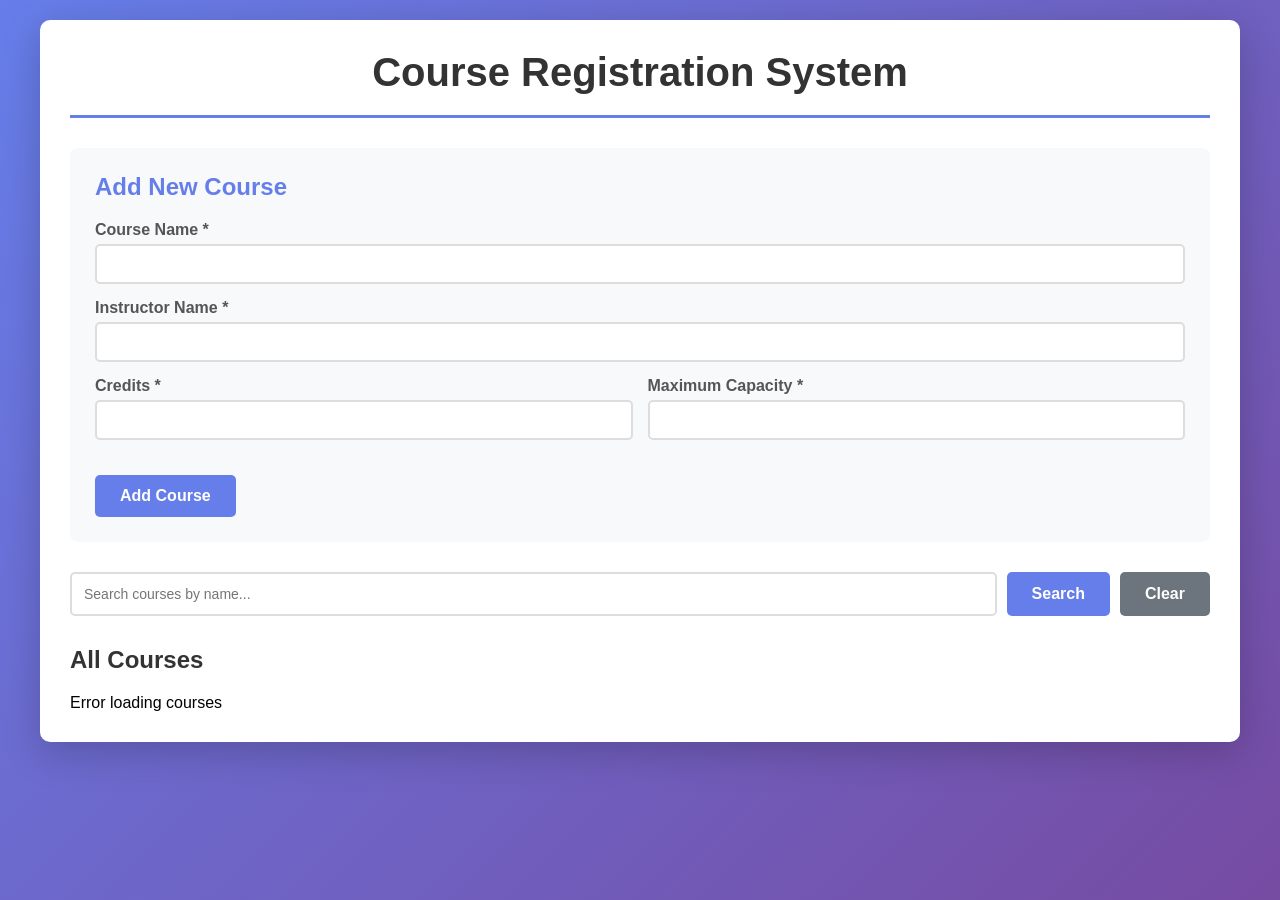
==== src/main/resources/static/index.html @ e4b7200a "Initial commit: Course Registration System - Full Stack Application" ====
<!DOCTYPE html>
<html lang="en">
<head>
    <meta charset="UTF-8">
    <meta name="viewport" content="width=device-width, initial-scale=1.0">
    <title>Course Registration System</title>
    <link rel="stylesheet" href="css/style.css">
</head>
<body>
    <div class="container">
        <header>
            <h1>Course Registration System</h1>
        </header>
        
        <div class="form-section">
            <h2 id="formTitle">Add New Course</h2>
            <form id="courseForm">
                <input type="hidden" id="courseId">
                
                <div class="form-group">
                    <label for="courseName">Course Name *</label>
                    <input type="text" id="courseName" required>
                </div>
                
                <div class="form-group">
                    <label for="instructorName">Instructor Name *</label>
                    <input type="text" id="instructorName" required>
                </div>
                
                <div class="form-row">
                    <div class="form-group">
                        <label for="credits">Credits *</label>
                        <input type="number" id="credits" min="1" required>
                    </div>
                    
                    <div class="form-group">
                        <label for="maximumCapacity">Maximum Capacity *</label>
                        <input type="number" id="maximumCapacity" min="1" required>
                    </div>
                </div>
                
                <div class="button-group">
                    <button type="submit" class="btn btn-primary" id="submitBtn">Add Course</button>
                    <button type="button" class="btn btn-secondary" id="cancelBtn" style="display:none;">Cancel</button>
                </div>
            </form>
        </div>
        
        <div class="search-section">
            <input type="text" id="searchInput" placeholder="Search courses by name...">
            <button class="btn btn-primary" id="searchBtn">Search</button>
            <button class="btn btn-secondary" id="clearSearchBtn">Clear</button>
        </div>
        
        <div class="courses-section">
            <h2>All Courses</h2>
            <div id="coursesList"></div>
        </div>
    </div>
    
    <script src="js/app.js"></script>
</body>
</html>
---- src/main/resources/static/css/style.css ----
* {
    margin: 0;
    padding: 0;
    box-sizing: border-box;
}

body {
    font-family: 'Segoe UI', Tahoma, Geneva, Verdana, sans-serif;
    background: linear-gradient(135deg, #667eea 0%, #764ba2 100%);
    min-height: 100vh;
    padding: 20px;
}

.container {
    max-width: 1200px;
    margin: 0 auto;
    background: white;
    border-radius: 10px;
    box-shadow: 0 10px 40px rgba(0,0,0,0.2);
    padding: 30px;
}

header {
    text-align: center;
    margin-bottom: 30px;
    padding-bottom: 20px;
    border-bottom: 3px solid #667eea;
}

header h1 {
    color: #333;
    font-size: 2.5em;
}

.form-section {
    background: #f8f9fa;
    padding: 25px;
    border-radius: 8px;
    margin-bottom: 30px;
}

.form-section h2 {
    color: #667eea;
    margin-bottom: 20px;
}

.form-group {
    margin-bottom: 15px;
    flex: 1;
}

.form-row {
    display: flex;
    gap: 15px;
}

.form-group label {
    display: block;
    margin-bottom: 5px;
    color: #555;
    font-weight: 600;
}

.form-group input {
    width: 100%;
    padding: 10px;
    border: 2px solid #ddd;
    border-radius: 5px;
    font-size: 14px;
    transition: border-color 0.3s;
}

.form-group input:focus {
    outline: none;
    border-color: #667eea;
}

.button-group {
    display: flex;
    gap: 10px;
    margin-top: 20px;
}

.btn {
    padding: 12px 25px;
    border: none;
    border-radius: 5px;
    cursor: pointer;
    font-size: 16px;
    font-weight: 600;
    transition: all 0.3s;
}

.btn-primary {
    background: #667eea;
    color: white;
}

.btn-primary:hover {
    background: #5568d3;
    transform: translateY(-2px);
}

.btn-secondary {
    background: #6c757d;
    color: white;
}

.btn-secondary:hover {
    background: #5a6268;
}

.btn-danger {
    background: #dc3545;
    color: white;
    padding: 8px 15px;
    font-size: 14px;
}

.btn-danger:hover {
    background: #c82333;
}

.btn-success {
    background: #28a745;
    color: white;
    padding: 8px 15px;
    font-size: 14px;
}

.btn-success:hover {
    background: #218838;
}

.btn-warning {
    background: #ffc107;
    color: #333;
    padding: 8px 15px;
    font-size: 14px;
}

.btn-warning:hover {
    background: #e0a800;
}

.search-section {
    display: flex;
    gap: 10px;
    margin-bottom: 30px;
}

#searchInput {
    flex: 1;
    padding: 12px;
    border: 2px solid #ddd;
    border-radius: 5px;
    font-size: 14px;
}

#searchInput:focus {
    outline: none;
    border-color: #667eea;
}

.courses-section h2 {
    color: #333;
    margin-bottom: 20px;
}

#coursesList {
    display: grid;
    grid-template-columns: repeat(auto-fill, minmax(350px, 1fr));
    gap: 20px;
}

.course-card {
    background: white;
    border: 2px solid #e0e0e0;
    border-radius: 8px;
    padding: 20px;
    transition: all 0.3s;
}

.course-card:hover {
    box-shadow: 0 5px 15px rgba(0,0,0,0.1);
    transform: translateY(-5px);
}

.course-card.full {
    border-color: #dc3545;
    background: #fff5f5;
}

.course-card h3 {
    color: #667eea;
    margin-bottom: 10px;
    font-size: 1.3em;
}

.course-info {
    margin: 10px 0;
    color: #555;
}

.course-info strong {
    color: #333;
}

.capacity-bar {
    width: 100%;
    height: 20px;
    background: #e0e0e0;
    border-radius: 10px;
    overflow: hidden;
    margin: 10px 0;
}

.capacity-fill {
    height: 100%;
    background: #28a745;
    transition: width 0.3s;
}

.capacity-fill.warning {
    background: #ffc107;
}

.capacity-fill.full {
    background: #dc3545;
}

.course-actions {
    display: flex;
    gap: 10px;
    margin-top: 15px;
    flex-wrap: wrap;
}

.badge {
    display: inline-block;
    padding: 5px 10px;
    border-radius: 5px;
    font-size: 12px;
    font-weight: 600;
    margin-top: 10px;
}

.badge-full {
    background: #dc3545;
    color: white;
}

.badge-available {
    background: #28a745;
    color: white;
}

@media (max-width: 768px) {
    #coursesList {
        grid-template-columns: 1fr;
    }
    
    .form-row {
        flex-direction: column;
    }
    
    .search-section {
        flex-direction: column;
    }
}
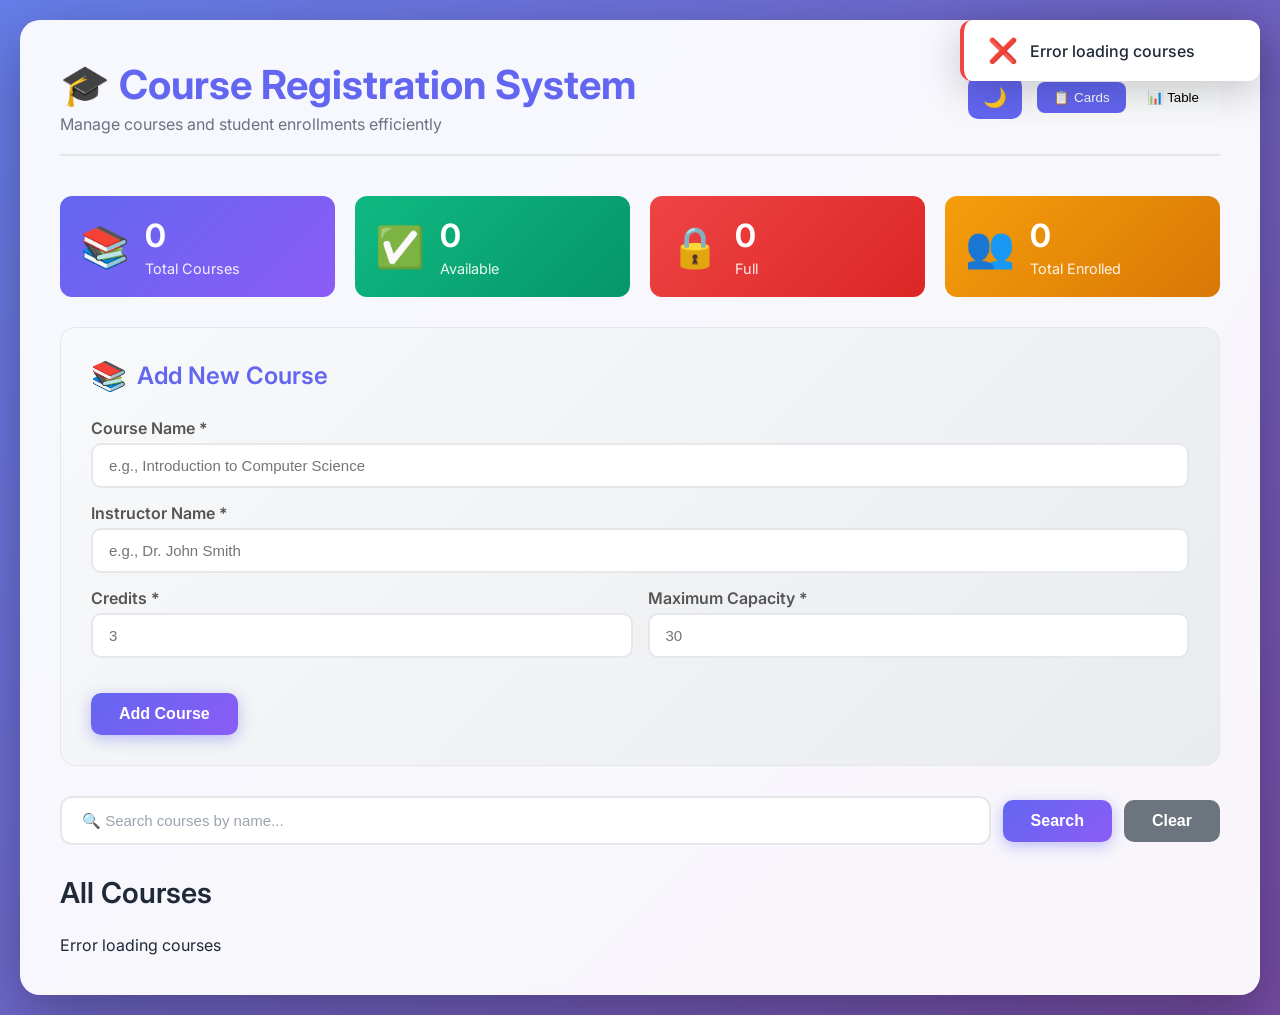
==== commit 298aba19: "Complete UI Redesign: Modern glassmorphism design, dark mode, stats dashboard, table view, toast not" ====
--- a/src/main/resources/static/index.html
+++ b/src/main/resources/static/index.html
@@ -5,12 +5,58 @@
     <meta name="viewport" content="width=device-width, initial-scale=1.0">
     <title>Course Registration System</title>
     <link rel="stylesheet" href="css/style.css">
+    <link rel="preconnect" href="https://fonts.googleapis.com">
+    <link rel="preconnect" href="https://fonts.gstatic.com" crossorigin>
+    <link href="https://fonts.googleapis.com/css2?family=Inter:wght@400;500;600;700&display=swap" rel="stylesheet">
 </head>
 <body>
+    <div class="toast-container" id="toastContainer"></div>
+    
     <div class="container">
         <header>
-            <h1>Course Registration System</h1>
+            <div class="header-content">
+                <h1>🎓 Course Registration System</h1>
+                <p class="header-subtitle">Manage courses and student enrollments efficiently</p>
+            </div>
+            <div class="header-actions">
+                <button class="theme-toggle" id="themeToggle" title="Toggle Dark Mode">🌙</button>
+                <div class="view-toggle">
+                    <button class="active" data-view="cards">📋 Cards</button>
+                    <button data-view="table">📊 Table</button>
+                </div>
+            </div>
         </header>
+        
+        <div class="stats-container" id="statsContainer">
+            <div class="stat-card">
+                <div class="stat-icon">📚</div>
+                <div class="stat-info">
+                    <h3 id="totalCourses">0</h3>
+                    <p>Total Courses</p>
+                </div>
+            </div>
+            <div class="stat-card" style="background: linear-gradient(135deg, #10b981, #059669);">
+                <div class="stat-icon">✅</div>
+                <div class="stat-info">
+                    <h3 id="availableCourses">0</h3>
+                    <p>Available</p>
+                </div>
+            </div>
+            <div class="stat-card" style="background: linear-gradient(135deg, #ef4444, #dc2626);">
+                <div class="stat-icon">🔒</div>
+                <div class="stat-info">
+                    <h3 id="fullCourses">0</h3>
+                    <p>Full</p>
+                </div>
+            </div>
+            <div class="stat-card" style="background: linear-gradient(135deg, #f59e0b, #d97706);">
+                <div class="stat-icon">👥</div>
+                <div class="stat-info">
+                    <h3 id="totalEnrolled">0</h3>
+                    <p>Total Enrolled</p>
+                </div>
+            </div>
+        </div>
         
         <div class="form-section">
             <h2 id="formTitle">Add New Course</h2>
@@ -19,35 +65,37 @@
                 
                 <div class="form-group">
                     <label for="courseName">Course Name *</label>
-                    <input type="text" id="courseName" required>
+                    <input type="text" id="courseName" placeholder="e.g., Introduction to Computer Science" required>
                 </div>
                 
                 <div class="form-group">
                     <label for="instructorName">Instructor Name *</label>
-                    <input type="text" id="instructorName" required>
+                    <input type="text" id="instructorName" placeholder="e.g., Dr. John Smith" required>
                 </div>
                 
                 <div class="form-row">
                     <div class="form-group">
                         <label for="credits">Credits *</label>
-                        <input type="number" id="credits" min="1" required>
+                        <input type="number" id="credits" min="1" max="10" placeholder="3" required>
                     </div>
                     
                     <div class="form-group">
                         <label for="maximumCapacity">Maximum Capacity *</label>
-                        <input type="number" id="maximumCapacity" min="1" required>
+                        <input type="number" id="maximumCapacity" min="1" max="500" placeholder="30" required>
                     </div>
                 </div>
                 
                 <div class="button-group">
-                    <button type="submit" class="btn btn-primary" id="submitBtn">Add Course</button>
+                    <button type="submit" class="btn btn-primary" id="submitBtn">
+                        <span class="btn-text">Add Course</span>
+                    </button>
                     <button type="button" class="btn btn-secondary" id="cancelBtn" style="display:none;">Cancel</button>
                 </div>
             </form>
         </div>
         
         <div class="search-section">
-            <input type="text" id="searchInput" placeholder="Search courses by name...">
+            <input type="text" id="searchInput" placeholder="🔍 Search courses by name...">
             <button class="btn btn-primary" id="searchBtn">Search</button>
             <button class="btn btn-secondary" id="clearSearchBtn">Clear</button>
         </div>
@@ -55,6 +103,21 @@
         <div class="courses-section">
             <h2>All Courses</h2>
             <div id="coursesList"></div>
+            <div class="table-view" id="tableView">
+                <table class="course-table">
+                    <thead>
+                        <tr>
+                            <th>Course Name</th>
+                            <th>Instructor</th>
+                            <th>Credits</th>
+                            <th>Capacity</th>
+                            <th>Status</th>
+                            <th>Actions</th>
+                        </tr>
+                    </thead>
+                    <tbody id="tableBody"></tbody>
+                </table>
+            </div>
         </div>
     </div>
     
--- a/src/main/resources/static/css/style.css
+++ b/src/main/resources/static/css/style.css
@@ -1,3 +1,16 @@
+:root {
+    --primary: #6366f1;
+    --primary-dark: #4f46e5;
+    --secondary: #8b5cf6;
+    --success: #10b981;
+    --warning: #f59e0b;
+    --danger: #ef4444;
+    --dark: #1f2937;
+    --light: #f9fafb;
+    --border: #e5e7eb;
+    --shadow: rgba(0, 0, 0, 0.1);
+}
+
 * {
     margin: 0;
     padding: 0;
@@ -5,43 +18,162 @@
 }
 
 body {
-    font-family: 'Segoe UI', Tahoma, Geneva, Verdana, sans-serif;
+    font-family: 'Inter', -apple-system, BlinkMacSystemFont, 'Segoe UI', sans-serif;
     background: linear-gradient(135deg, #667eea 0%, #764ba2 100%);
     min-height: 100vh;
     padding: 20px;
+    color: var(--dark);
+    transition: background 0.3s ease;
+}
+
+body.dark-mode {
+    background: linear-gradient(135deg, #1a1a2e 0%, #16213e 100%);
+    color: var(--light);
 }
 
 .container {
-    max-width: 1200px;
+    max-width: 1400px;
     margin: 0 auto;
-    background: white;
+    background: rgba(255, 255, 255, 0.95);
+    backdrop-filter: blur(10px);
+    border-radius: 20px;
+    box-shadow: 0 20px 60px rgba(0,0,0,0.3);
+    padding: 40px;
+    animation: fadeIn 0.5s ease;
+}
+
+body.dark-mode .container {
+    background: rgba(31, 41, 55, 0.95);
+}
+
+@keyframes fadeIn {
+    from {
+        opacity: 0;
+        transform: translateY(20px);
+    }
+    to {
+        opacity: 1;
+        transform: translateY(0);
+    }
+}
+
+header {
+    display: flex;
+    justify-content: space-between;
+    align-items: center;
+    margin-bottom: 40px;
+    padding-bottom: 20px;
+    border-bottom: 2px solid var(--border);
+}
+
+body.dark-mode header {
+    border-bottom-color: rgba(255, 255, 255, 0.1);
+}
+
+.header-content {
+    flex: 1;
+}
+
+header h1 {
+    color: var(--primary);
+    font-size: 2.5em;
+    font-weight: 700;
+    margin-bottom: 5px;
+}
+
+body.dark-mode header h1 {
+    color: var(--light);
+}
+
+.header-subtitle {
+    color: #6b7280;
+    font-size: 1em;
+}
+
+.header-actions {
+    display: flex;
+    gap: 10px;
+    align-items: center;
+}
+
+.theme-toggle {
+    background: var(--primary);
+    color: white;
+    border: none;
+    padding: 10px 15px;
     border-radius: 10px;
-    box-shadow: 0 10px 40px rgba(0,0,0,0.2);
+    cursor: pointer;
+    font-size: 1.2em;
+    transition: all 0.3s;
+}
+
+.theme-toggle:hover {
+    background: var(--primary-dark);
+    transform: scale(1.05);
+}
+
+.view-toggle {
+    display: flex;
+    background: var(--light);
+    border-radius: 10px;
+    padding: 5px;
+    gap: 5px;
+}
+
+body.dark-mode .view-toggle {
+    background: rgba(255, 255, 255, 0.1);
+}
+
+.view-toggle button {
+    padding: 8px 16px;
+    border: none;
+    background: transparent;
+    border-radius: 8px;
+    cursor: pointer;
+    transition: all 0.3s;
+    font-weight: 500;
+}
+
+.view-toggle button.active {
+    background: var(--primary);
+    color: white;
+}
+
+.form-section {
+    background: linear-gradient(135deg, #f8f9fa 0%, #e9ecef 100%);
     padding: 30px;
-}
-
-header {
-    text-align: center;
+    border-radius: 15px;
     margin-bottom: 30px;
-    padding-bottom: 20px;
-    border-bottom: 3px solid #667eea;
-}
-
-header h1 {
-    color: #333;
-    font-size: 2.5em;
-}
-
-.form-section {
-    background: #f8f9fa;
-    padding: 25px;
-    border-radius: 8px;
-    margin-bottom: 30px;
+    border: 1px solid var(--border);
+    transition: all 0.3s;
+}
+
+body.dark-mode .form-section {
+    background: linear-gradient(135deg, rgba(255, 255, 255, 0.05) 0%, rgba(255, 255, 255, 0.02) 100%);
+    border-color: rgba(255, 255, 255, 0.1);
+}
+
+.form-section:hover {
+    box-shadow: 0 10px 30px var(--shadow);
 }
 
 .form-section h2 {
-    color: #667eea;
-    margin-bottom: 20px;
+    color: var(--primary);
+    margin-bottom: 25px;
+    font-size: 1.5em;
+    font-weight: 600;
+    display: flex;
+    align-items: center;
+    gap: 10px;
+}
+
+body.dark-mode .form-section h2 {
+    color: var(--light);
+}
+
+.form-section h2::before {
+    content: '📚';
+    font-size: 1.2em;
 }
 
 .form-group {
@@ -63,16 +195,33 @@
 
 .form-group input {
     width: 100%;
-    padding: 10px;
-    border: 2px solid #ddd;
-    border-radius: 5px;
-    font-size: 14px;
-    transition: border-color 0.3s;
+    padding: 12px 16px;
+    border: 2px solid var(--border);
+    border-radius: 10px;
+    font-size: 15px;
+    transition: all 0.3s;
+    background: white;
+}
+
+body.dark-mode .form-group input {
+    background: rgba(255, 255, 255, 0.05);
+    border-color: rgba(255, 255, 255, 0.1);
+    color: var(--light);
 }
 
 .form-group input:focus {
     outline: none;
-    border-color: #667eea;
+    border-color: var(--primary);
+    box-shadow: 0 0 0 3px rgba(99, 102, 241, 0.1);
+    transform: translateY(-2px);
+}
+
+.form-group input:invalid:not(:placeholder-shown) {
+    border-color: var(--danger);
+}
+
+.form-group input:valid:not(:placeholder-shown) {
+    border-color: var(--success);
 }
 
 .button-group {
@@ -82,23 +231,44 @@
 }
 
 .btn {
-    padding: 12px 25px;
+    padding: 12px 28px;
     border: none;
-    border-radius: 5px;
+    border-radius: 10px;
     cursor: pointer;
     font-size: 16px;
     font-weight: 600;
     transition: all 0.3s;
+    position: relative;
+    overflow: hidden;
+}
+
+.btn::before {
+    content: '';
+    position: absolute;
+    top: 50%;
+    left: 50%;
+    width: 0;
+    height: 0;
+    border-radius: 50%;
+    background: rgba(255, 255, 255, 0.3);
+    transform: translate(-50%, -50%);
+    transition: width 0.6s, height 0.6s;
+}
+
+.btn:hover::before {
+    width: 300px;
+    height: 300px;
 }
 
 .btn-primary {
-    background: #667eea;
-    color: white;
+    background: linear-gradient(135deg, var(--primary) 0%, var(--secondary) 100%);
+    color: white;
+    box-shadow: 0 4px 15px rgba(99, 102, 241, 0.4);
 }
 
 .btn-primary:hover {
-    background: #5568d3;
-    transform: translateY(-2px);
+    transform: translateY(-3px);
+    box-shadow: 0 6px 20px rgba(99, 102, 241, 0.6);
 }
 
 .btn-secondary {
@@ -108,103 +278,186 @@
 
 .btn-secondary:hover {
     background: #5a6268;
+    transform: translateY(-2px);
 }
 
 .btn-danger {
-    background: #dc3545;
-    color: white;
-    padding: 8px 15px;
+    background: var(--danger);
+    color: white;
+    padding: 8px 16px;
     font-size: 14px;
 }
 
 .btn-danger:hover {
-    background: #c82333;
+    background: #dc2626;
+    transform: translateY(-2px);
 }
 
 .btn-success {
-    background: #28a745;
-    color: white;
-    padding: 8px 15px;
+    background: var(--success);
+    color: white;
+    padding: 8px 16px;
     font-size: 14px;
 }
 
 .btn-success:hover {
-    background: #218838;
+    background: #059669;
+    transform: translateY(-2px);
 }
 
 .btn-warning {
-    background: #ffc107;
-    color: #333;
-    padding: 8px 15px;
+    background: var(--warning);
+    color: white;
+    padding: 8px 16px;
     font-size: 14px;
 }
 
 .btn-warning:hover {
-    background: #e0a800;
+    background: #d97706;
+    transform: translateY(-2px);
+}
+
+.btn:disabled {
+    opacity: 0.5;
+    cursor: not-allowed;
+    transform: none !important;
 }
 
 .search-section {
     display: flex;
-    gap: 10px;
+    gap: 12px;
     margin-bottom: 30px;
+    align-items: center;
 }
 
 #searchInput {
     flex: 1;
-    padding: 12px;
-    border: 2px solid #ddd;
-    border-radius: 5px;
-    font-size: 14px;
+    padding: 14px 20px;
+    border: 2px solid var(--border);
+    border-radius: 12px;
+    font-size: 15px;
+    background: white;
+    transition: all 0.3s;
+}
+
+body.dark-mode #searchInput {
+    background: rgba(255, 255, 255, 0.05);
+    border-color: rgba(255, 255, 255, 0.1);
+    color: var(--light);
 }
 
 #searchInput:focus {
     outline: none;
-    border-color: #667eea;
+    border-color: var(--primary);
+    box-shadow: 0 0 0 3px rgba(99, 102, 241, 0.1);
+}
+
+#searchInput::placeholder {
+    color: #9ca3af;
 }
 
 .courses-section h2 {
-    color: #333;
-    margin-bottom: 20px;
+    color: var(--dark);
+    margin-bottom: 25px;
+    font-size: 1.8em;
+    font-weight: 600;
+}
+
+body.dark-mode .courses-section h2 {
+    color: var(--light);
 }
 
 #coursesList {
     display: grid;
-    grid-template-columns: repeat(auto-fill, minmax(350px, 1fr));
-    gap: 20px;
+    grid-template-columns: repeat(auto-fill, minmax(380px, 1fr));
+    gap: 25px;
 }
 
 .course-card {
     background: white;
-    border: 2px solid #e0e0e0;
-    border-radius: 8px;
-    padding: 20px;
+    border: 2px solid var(--border);
+    border-radius: 16px;
+    padding: 25px;
     transition: all 0.3s;
+    position: relative;
+    overflow: hidden;
+}
+
+body.dark-mode .course-card {
+    background: rgba(255, 255, 255, 0.05);
+    border-color: rgba(255, 255, 255, 0.1);
+}
+
+.course-card::before {
+    content: '';
+    position: absolute;
+    top: 0;
+    left: 0;
+    width: 100%;
+    height: 4px;
+    background: linear-gradient(90deg, var(--primary), var(--secondary));
 }
 
 .course-card:hover {
-    box-shadow: 0 5px 15px rgba(0,0,0,0.1);
-    transform: translateY(-5px);
+    box-shadow: 0 10px 40px rgba(0,0,0,0.15);
+    transform: translateY(-8px);
+    border-color: var(--primary);
 }
 
 .course-card.full {
-    border-color: #dc3545;
-    background: #fff5f5;
+    border-color: var(--danger);
+    background: linear-gradient(135deg, #fff5f5 0%, #ffe5e5 100%);
+}
+
+body.dark-mode .course-card.full {
+    background: rgba(239, 68, 68, 0.1);
+}
+
+.course-card.full::before {
+    background: var(--danger);
 }
 
 .course-card h3 {
-    color: #667eea;
-    margin-bottom: 10px;
-    font-size: 1.3em;
+    color: var(--primary);
+    margin-bottom: 15px;
+    font-size: 1.4em;
+    font-weight: 700;
+}
+
+body.dark-mode .course-card h3 {
+    color: var(--light);
 }
 
 .course-info {
-    margin: 10px 0;
-    color: #555;
+    margin: 12px 0;
+    color: #6b7280;
+    font-size: 0.95em;
+    display: flex;
+    align-items: center;
+    gap: 8px;
+}
+
+body.dark-mode .course-info {
+    color: #9ca3af;
 }
 
 .course-info strong {
-    color: #333;
-}
+    color: var(--dark);
+    font-weight: 600;
+}
+
+body.dark-mode .course-info strong {
+    color: var(--light);
+}
+
+.course-info::before {
+    font-size: 1.2em;
+}
+
+.course-info:nth-child(2)::before { content: '👨‍🏫'; }
+.course-info:nth-child(3)::before { content: '📖'; }
+.course-info:nth-child(4)::before { content: '👥'; }
+.course-info:nth-child(6)::before { content: '📅'; }
 
 .capacity-bar {
     width: 100%;
@@ -255,6 +508,156 @@
     color: white;
 }
 
+/* Toast Notifications */
+.toast-container {
+    position: fixed;
+    top: 20px;
+    right: 20px;
+    z-index: 9999;
+}
+
+.toast {
+    background: white;
+    padding: 16px 24px;
+    border-radius: 12px;
+    box-shadow: 0 10px 40px rgba(0,0,0,0.2);
+    margin-bottom: 10px;
+    display: flex;
+    align-items: center;
+    gap: 12px;
+    min-width: 300px;
+    animation: slideIn 0.3s ease;
+    border-left: 4px solid var(--primary);
+}
+
+@keyframes slideIn {
+    from {
+        transform: translateX(400px);
+        opacity: 0;
+    }
+    to {
+        transform: translateX(0);
+        opacity: 1;
+    }
+}
+
+.toast.success {
+    border-left-color: var(--success);
+}
+
+.toast.error {
+    border-left-color: var(--danger);
+}
+
+.toast.warning {
+    border-left-color: var(--warning);
+}
+
+.toast-icon {
+    font-size: 1.5em;
+}
+
+.toast-message {
+    flex: 1;
+    font-weight: 500;
+}
+
+/* Loading Spinner */
+.loading {
+    display: inline-block;
+    width: 20px;
+    height: 20px;
+    border: 3px solid rgba(255,255,255,.3);
+    border-radius: 50%;
+    border-top-color: white;
+    animation: spin 1s ease-in-out infinite;
+}
+
+@keyframes spin {
+    to { transform: rotate(360deg); }
+}
+
+/* Table View */
+.table-view {
+    display: none;
+    overflow-x: auto;
+}
+
+.table-view.active {
+    display: block;
+}
+
+.course-table {
+    width: 100%;
+    border-collapse: collapse;
+    background: white;
+    border-radius: 12px;
+    overflow: hidden;
+}
+
+body.dark-mode .course-table {
+    background: rgba(255, 255, 255, 0.05);
+}
+
+.course-table thead {
+    background: linear-gradient(135deg, var(--primary), var(--secondary));
+    color: white;
+}
+
+.course-table th,
+.course-table td {
+    padding: 16px;
+    text-align: left;
+    border-bottom: 1px solid var(--border);
+}
+
+body.dark-mode .course-table th,
+body.dark-mode .course-table td {
+    border-bottom-color: rgba(255, 255, 255, 0.1);
+}
+
+.course-table tbody tr:hover {
+    background: rgba(99, 102, 241, 0.05);
+}
+
+.course-table tbody tr.full {
+    background: rgba(239, 68, 68, 0.05);
+}
+
+/* Stats Cards */
+.stats-container {
+    display: grid;
+    grid-template-columns: repeat(auto-fit, minmax(200px, 1fr));
+    gap: 20px;
+    margin-bottom: 30px;
+}
+
+.stat-card {
+    background: linear-gradient(135deg, var(--primary), var(--secondary));
+    color: white;
+    padding: 20px;
+    border-radius: 12px;
+    display: flex;
+    align-items: center;
+    gap: 15px;
+}
+
+.stat-icon {
+    font-size: 2.5em;
+}
+
+.stat-info h3 {
+    font-size: 2em;
+    font-weight: 700;
+    margin-bottom: 5px;
+}
+
+.stat-info p {
+    opacity: 0.9;
+    font-size: 0.9em;
+}
+
+/* Responsive Design */
 @media (max-width: 768px) {
     #coursesList {
         grid-template-columns: 1fr;
@@ -267,4 +670,18 @@
     .search-section {
         flex-direction: column;
     }
-}
+    
+    header {
+        flex-direction: column;
+        gap: 20px;
+    }
+    
+    .header-actions {
+        width: 100%;
+        justify-content: space-between;
+    }
+    
+    .stats-container {
+        grid-template-columns: 1fr;
+    }
+}
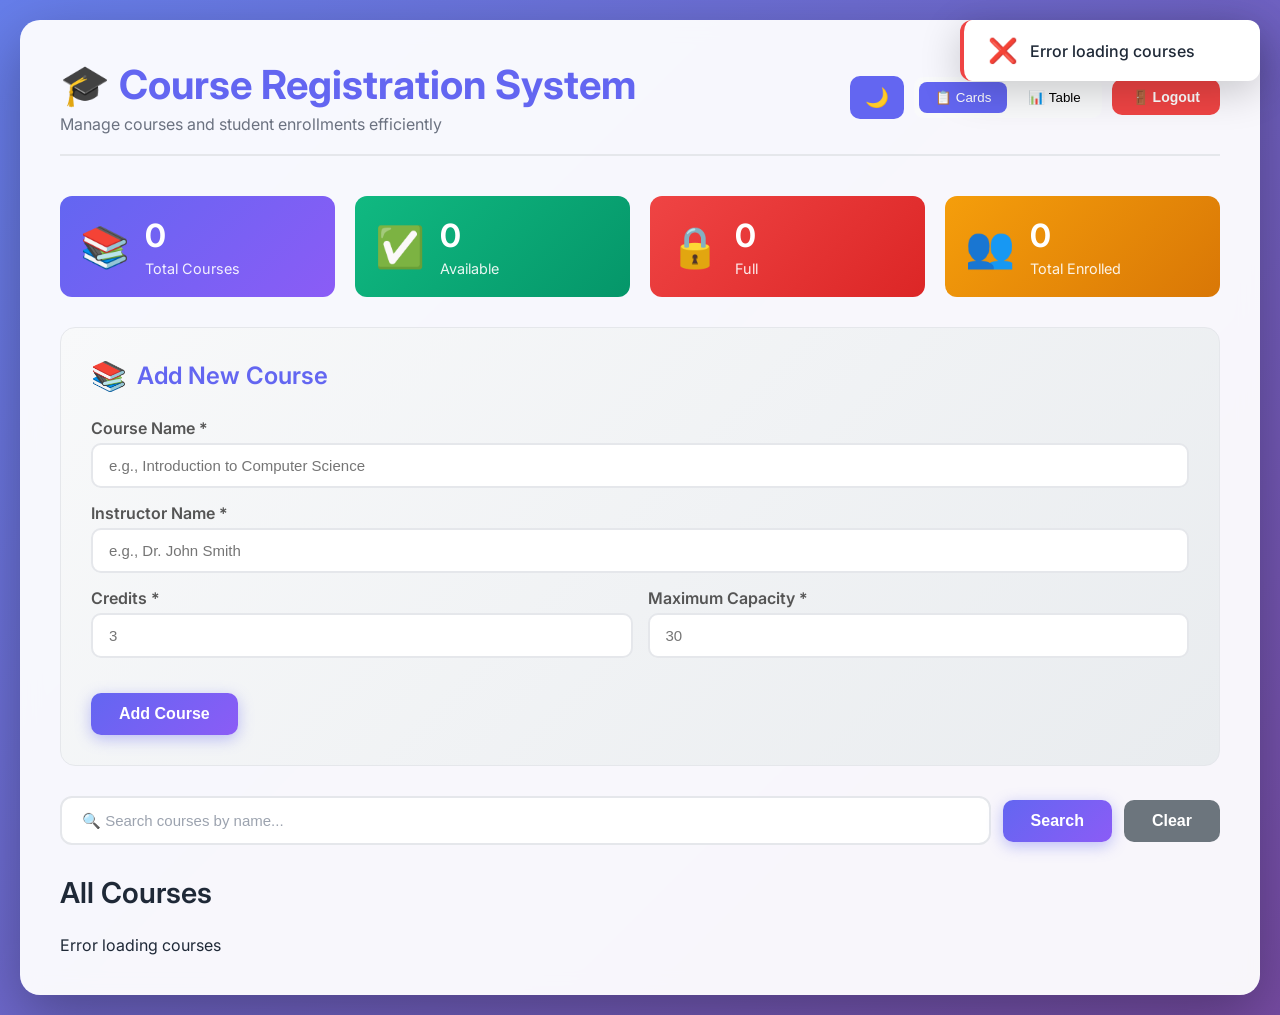
==== commit 6cddca90: "Add login authentication with username: jenish, password: jen12345" ====
--- a/src/main/resources/static/index.html
+++ b/src/main/resources/static/index.html
@@ -24,6 +24,11 @@
                     <button class="active" data-view="cards">📋 Cards</button>
                     <button data-view="table">📊 Table</button>
                 </div>
+                <form method="post" action="/logout" style="display: inline;">
+                    <button type="submit" class="btn btn-danger" style="padding: 10px 20px; font-size: 14px;">
+                        🚪 Logout
+                    </button>
+                </form>
             </div>
         </header>
         
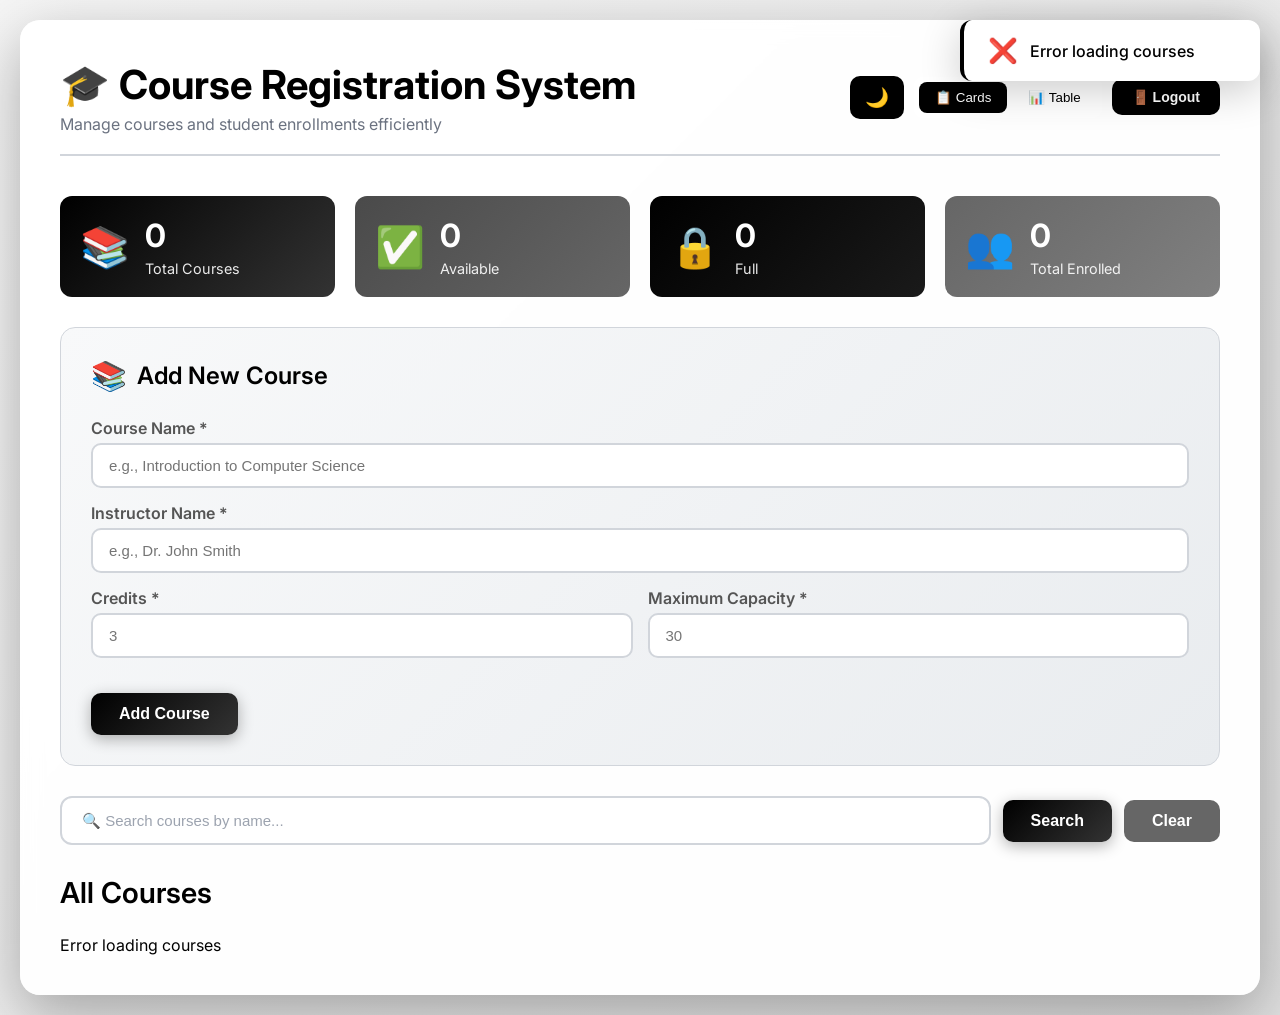
==== commit ec5c8735: "Change UI to black and white theme" ====
--- a/src/main/resources/static/index.html
+++ b/src/main/resources/static/index.html
@@ -40,21 +40,21 @@
                     <p>Total Courses</p>
                 </div>
             </div>
-            <div class="stat-card" style="background: linear-gradient(135deg, #10b981, #059669);">
+            <div class="stat-card" style="background: linear-gradient(135deg, #4a4a4a, #666666);">
                 <div class="stat-icon">✅</div>
                 <div class="stat-info">
                     <h3 id="availableCourses">0</h3>
                     <p>Available</p>
                 </div>
             </div>
-            <div class="stat-card" style="background: linear-gradient(135deg, #ef4444, #dc2626);">
+            <div class="stat-card" style="background: linear-gradient(135deg, #000000, #1a1a1a);">
                 <div class="stat-icon">🔒</div>
                 <div class="stat-info">
                     <h3 id="fullCourses">0</h3>
                     <p>Full</p>
                 </div>
             </div>
-            <div class="stat-card" style="background: linear-gradient(135deg, #f59e0b, #d97706);">
+            <div class="stat-card" style="background: linear-gradient(135deg, #666666, #808080);">
                 <div class="stat-icon">👥</div>
                 <div class="stat-info">
                     <h3 id="totalEnrolled">0</h3>
--- a/src/main/resources/static/css/style.css
+++ b/src/main/resources/static/css/style.css
@@ -1,13 +1,13 @@
 :root {
-    --primary: #6366f1;
-    --primary-dark: #4f46e5;
-    --secondary: #8b5cf6;
-    --success: #10b981;
-    --warning: #f59e0b;
-    --danger: #ef4444;
-    --dark: #1f2937;
-    --light: #f9fafb;
-    --border: #e5e7eb;
+    --primary: #000000;
+    --primary-dark: #1a1a1a;
+    --secondary: #333333;
+    --success: #4a4a4a;
+    --warning: #666666;
+    --danger: #000000;
+    --dark: #000000;
+    --light: #ffffff;
+    --border: #d1d5db;
     --shadow: rgba(0, 0, 0, 0.1);
 }
 
@@ -19,7 +19,7 @@
 
 body {
     font-family: 'Inter', -apple-system, BlinkMacSystemFont, 'Segoe UI', sans-serif;
-    background: linear-gradient(135deg, #667eea 0%, #764ba2 100%);
+    background: linear-gradient(135deg, #f5f5f5 0%, #e0e0e0 100%);
     min-height: 100vh;
     padding: 20px;
     color: var(--dark);
@@ -27,7 +27,7 @@
 }
 
 body.dark-mode {
-    background: linear-gradient(135deg, #1a1a2e 0%, #16213e 100%);
+    background: linear-gradient(135deg, #1a1a1a 0%, #000000 100%);
     color: var(--light);
 }
 
@@ -75,14 +75,14 @@
 }
 
 header h1 {
-    color: var(--primary);
+    color: #000000;
     font-size: 2.5em;
     font-weight: 700;
     margin-bottom: 5px;
 }
 
 body.dark-mode header h1 {
-    color: var(--light);
+    color: #ffffff;
 }
 
 .header-subtitle {
@@ -97,7 +97,7 @@
 }
 
 .theme-toggle {
-    background: var(--primary);
+    background: #000000;
     color: white;
     border: none;
     padding: 10px 15px;
@@ -108,7 +108,7 @@
 }
 
 .theme-toggle:hover {
-    background: var(--primary-dark);
+    background: #333333;
     transform: scale(1.05);
 }
 
@@ -135,7 +135,7 @@
 }
 
 .view-toggle button.active {
-    background: var(--primary);
+    background: #000000;
     color: white;
 }
 
@@ -158,7 +158,7 @@
 }
 
 .form-section h2 {
-    color: var(--primary);
+    color: #000000;
     margin-bottom: 25px;
     font-size: 1.5em;
     font-weight: 600;
@@ -168,7 +168,7 @@
 }
 
 body.dark-mode .form-section h2 {
-    color: var(--light);
+    color: #ffffff;
 }
 
 .form-section h2::before {
@@ -211,17 +211,17 @@
 
 .form-group input:focus {
     outline: none;
-    border-color: var(--primary);
-    box-shadow: 0 0 0 3px rgba(99, 102, 241, 0.1);
+    border-color: #000000;
+    box-shadow: 0 0 0 3px rgba(0, 0, 0, 0.1);
     transform: translateY(-2px);
 }
 
 .form-group input:invalid:not(:placeholder-shown) {
-    border-color: var(--danger);
+    border-color: #000000;
 }
 
 .form-group input:valid:not(:placeholder-shown) {
-    border-color: var(--success);
+    border-color: #4a4a4a;
 }
 
 .button-group {
@@ -261,59 +261,59 @@
 }
 
 .btn-primary {
-    background: linear-gradient(135deg, var(--primary) 0%, var(--secondary) 100%);
-    color: white;
-    box-shadow: 0 4px 15px rgba(99, 102, 241, 0.4);
+    background: linear-gradient(135deg, #000000 0%, #333333 100%);
+    color: white;
+    box-shadow: 0 4px 15px rgba(0, 0, 0, 0.3);
 }
 
 .btn-primary:hover {
     transform: translateY(-3px);
-    box-shadow: 0 6px 20px rgba(99, 102, 241, 0.6);
+    box-shadow: 0 6px 20px rgba(0, 0, 0, 0.4);
 }
 
 .btn-secondary {
-    background: #6c757d;
+    background: #666666;
     color: white;
 }
 
 .btn-secondary:hover {
-    background: #5a6268;
+    background: #4a4a4a;
     transform: translateY(-2px);
 }
 
 .btn-danger {
-    background: var(--danger);
+    background: #000000;
     color: white;
     padding: 8px 16px;
     font-size: 14px;
 }
 
 .btn-danger:hover {
-    background: #dc2626;
+    background: #1a1a1a;
     transform: translateY(-2px);
 }
 
 .btn-success {
-    background: var(--success);
+    background: #4a4a4a;
     color: white;
     padding: 8px 16px;
     font-size: 14px;
 }
 
 .btn-success:hover {
-    background: #059669;
+    background: #333333;
     transform: translateY(-2px);
 }
 
 .btn-warning {
-    background: var(--warning);
+    background: #666666;
     color: white;
     padding: 8px 16px;
     font-size: 14px;
 }
 
 .btn-warning:hover {
-    background: #d97706;
+    background: #4a4a4a;
     transform: translateY(-2px);
 }
 
@@ -348,8 +348,8 @@
 
 #searchInput:focus {
     outline: none;
-    border-color: var(--primary);
-    box-shadow: 0 0 0 3px rgba(99, 102, 241, 0.1);
+    border-color: #000000;
+    box-shadow: 0 0 0 3px rgba(0, 0, 0, 0.1);
 }
 
 #searchInput::placeholder {
@@ -395,37 +395,37 @@
     left: 0;
     width: 100%;
     height: 4px;
-    background: linear-gradient(90deg, var(--primary), var(--secondary));
+    background: linear-gradient(90deg, #000000, #666666);
 }
 
 .course-card:hover {
     box-shadow: 0 10px 40px rgba(0,0,0,0.15);
     transform: translateY(-8px);
-    border-color: var(--primary);
+    border-color: #000000;
 }
 
 .course-card.full {
-    border-color: var(--danger);
-    background: linear-gradient(135deg, #fff5f5 0%, #ffe5e5 100%);
+    border-color: #000000;
+    background: linear-gradient(135deg, #f5f5f5 0%, #e0e0e0 100%);
 }
 
 body.dark-mode .course-card.full {
-    background: rgba(239, 68, 68, 0.1);
+    background: rgba(0, 0, 0, 0.3);
 }
 
 .course-card.full::before {
-    background: var(--danger);
+    background: #000000;
 }
 
 .course-card h3 {
-    color: var(--primary);
+    color: #000000;
     margin-bottom: 15px;
     font-size: 1.4em;
     font-weight: 700;
 }
 
 body.dark-mode .course-card h3 {
-    color: var(--light);
+    color: #ffffff;
 }
 
 .course-info {
@@ -470,16 +470,16 @@
 
 .capacity-fill {
     height: 100%;
-    background: #28a745;
+    background: #4a4a4a;
     transition: width 0.3s;
 }
 
 .capacity-fill.warning {
-    background: #ffc107;
+    background: #666666;
 }
 
 .capacity-fill.full {
-    background: #dc3545;
+    background: #000000;
 }
 
 .course-actions {
@@ -499,12 +499,12 @@
 }
 
 .badge-full {
-    background: #dc3545;
+    background: #000000;
     color: white;
 }
 
 .badge-available {
-    background: #28a745;
+    background: #666666;
     color: white;
 }
 
@@ -542,15 +542,15 @@
 }
 
 .toast.success {
-    border-left-color: var(--success);
+    border-left-color: #4a4a4a;
 }
 
 .toast.error {
-    border-left-color: var(--danger);
+    border-left-color: #000000;
 }
 
 .toast.warning {
-    border-left-color: var(--warning);
+    border-left-color: #666666;
 }
 
 .toast-icon {
@@ -600,7 +600,7 @@
 }
 
 .course-table thead {
-    background: linear-gradient(135deg, var(--primary), var(--secondary));
+    background: linear-gradient(135deg, #000000, #333333);
     color: white;
 }
 
@@ -617,11 +617,11 @@
 }
 
 .course-table tbody tr:hover {
-    background: rgba(99, 102, 241, 0.05);
+    background: rgba(0, 0, 0, 0.05);
 }
 
 .course-table tbody tr.full {
-    background: rgba(239, 68, 68, 0.05);
+    background: rgba(0, 0, 0, 0.05);
 }
 
 /* Stats Cards */
@@ -633,7 +633,7 @@
 }
 
 .stat-card {
-    background: linear-gradient(135deg, var(--primary), var(--secondary));
+    background: linear-gradient(135deg, #000000, #333333);
     color: white;
     padding: 20px;
     border-radius: 12px;
